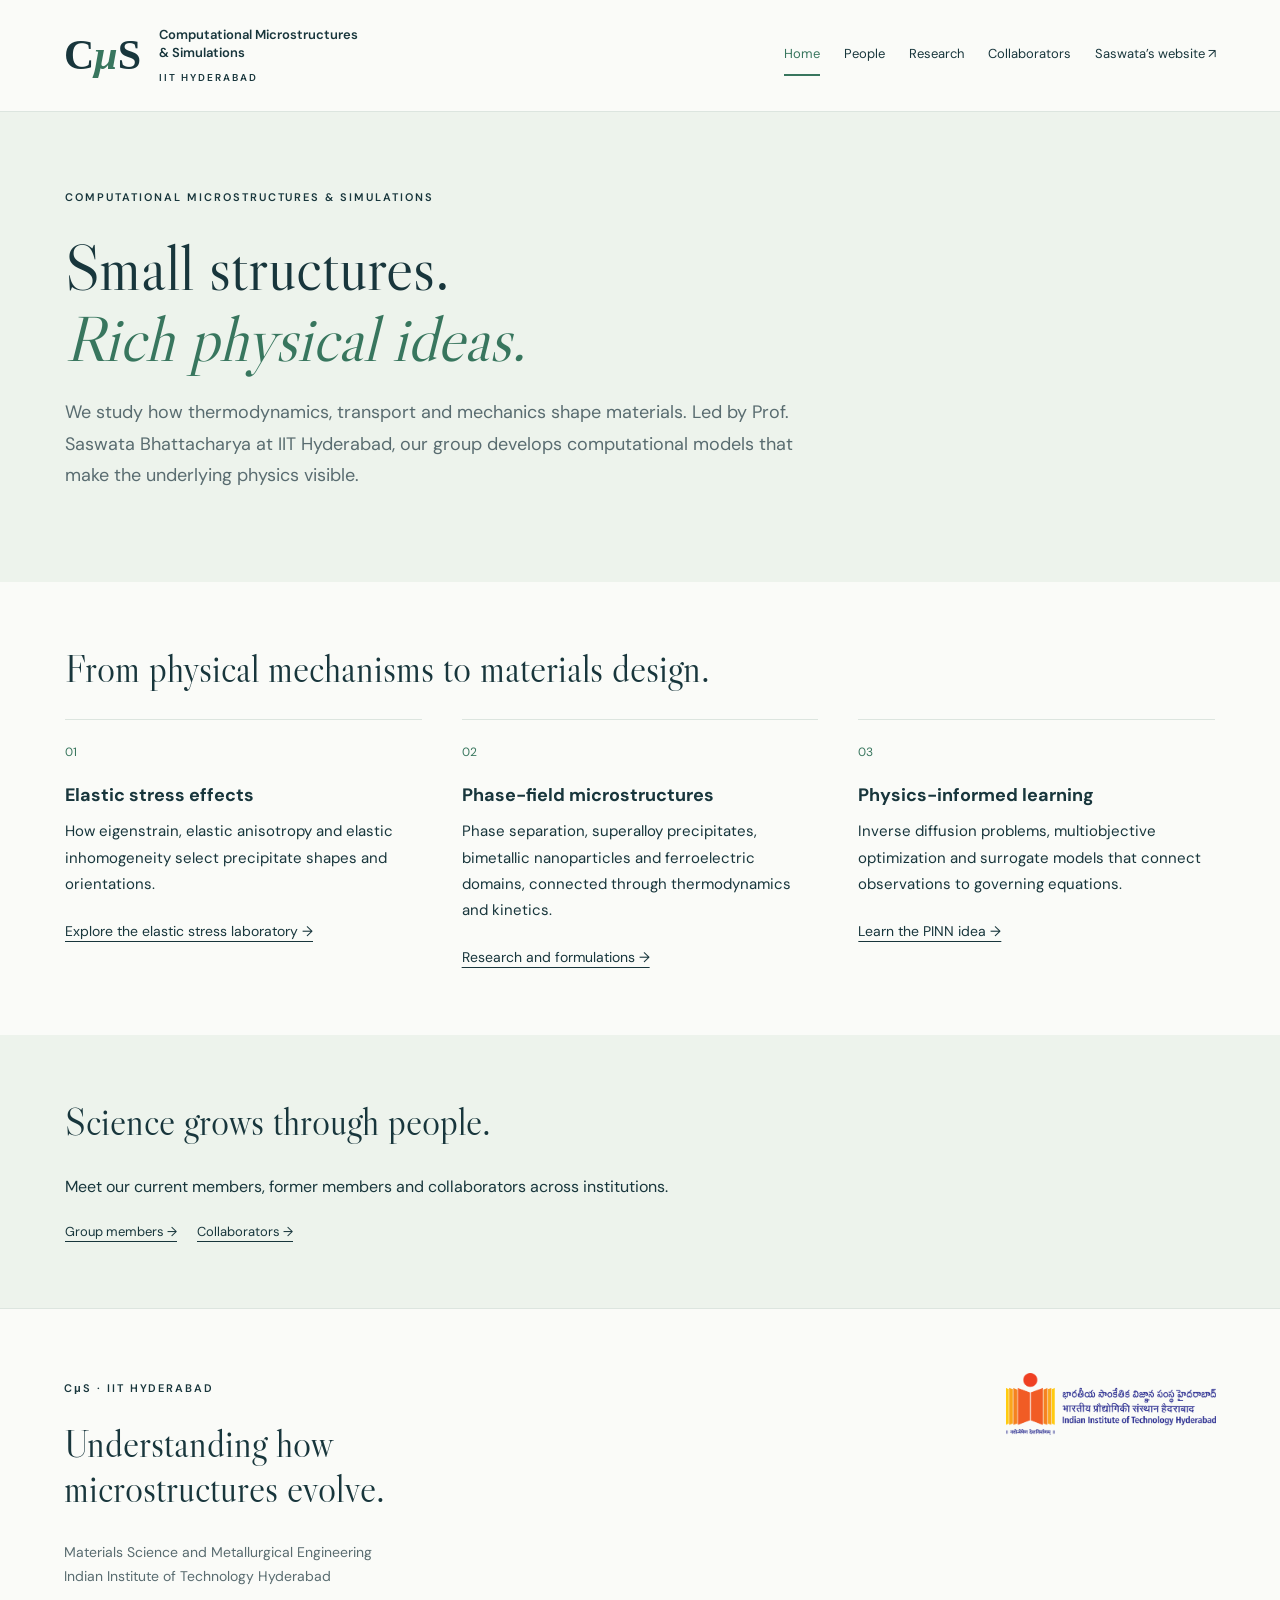
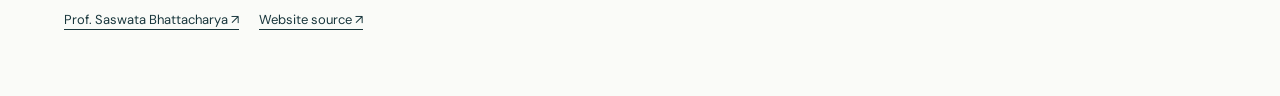
==== index.html @ 221d3b62 "Create independent CμS group website" ====
<!doctype html><html lang="en"><head><meta charset="utf-8"><meta name="viewport" content="width=device-width, initial-scale=1"><title>Computational Microstructures & Simulations · CμS · IIT Hyderabad</title><meta name="description" content="Computational Microstructures and Simulations at IIT Hyderabad: phase-field modeling, elasticity, diffusion and physics-informed learning."><link rel="canonical" href="https://cmslab-iith.github.io/"><link rel="stylesheet" href="assets/site.css"><link rel="icon" href="assets/mark.svg"><link rel="preconnect" href="https://fonts.googleapis.com"><link href="https://fonts.googleapis.com/css2?family=DM+Sans:wght@400;500;600;700&family=Libre+Caslon+Display&display=swap" rel="stylesheet"></head><body><a class="skip" href="#main">Skip to content</a><header><a class="identity" href="index.html"><span class="mark" aria-label="C mu S">C<span>μ</span>S</span><span>Computational Microstructures<br>&amp; Simulations<small>IIT HYDERABAD</small></span></a><nav aria-label="Main navigation"><a href="index.html" aria-current="page">Home</a><a href="people.html">People</a><a href="research.html">Research</a><a href="collaborators.html">Collaborators</a><a href="https://saswataiith.github.io/">Saswata’s website ↗</a></nav></header><main id="main"><section class="heading"><span class="eyebrow">COMPUTATIONAL MICROSTRUCTURES & SIMULATIONS</span><h1>Small structures.<br><em>Rich physical ideas.</em></h1><p>We study how thermodynamics, transport and mechanics shape materials. Led by Prof. Saswata Bhattacharya at IIT Hyderabad, our group develops computational models that make the underlying physics visible.</p></section><section><h2>From physical mechanisms to materials design.</h2><div class="topics"><article><span class="number">01</span><h3>Elastic stress effects</h3><p>How eigenstrain, elastic anisotropy and elastic inhomogeneity select precipitate shapes and orientations.</p><a href="https://saswataiith.github.io/research/elastic-lab/">Explore the elastic stress laboratory →</a></article><article><span class="number">02</span><h3>Phase-field microstructures</h3><p>Phase separation, superalloy precipitates, bimetallic nanoparticles and ferroelectric domains, connected through thermodynamics and kinetics.</p><a href="https://saswataiith.github.io/research/">Research and formulations →</a></article><article><span class="number">03</span><h3>Physics-informed learning</h3><p>Inverse diffusion problems, multiobjective optimization and surrogate models that connect observations to governing equations.</p><a href="https://saswataiith.github.io/resources/pinns/">Learn the PINN idea →</a></article></div></section><section class="tinted"><h2>Science grows through people.</h2><p>Meet our current members, former members and collaborators across institutions.</p><div class="profile-links"><a href="people.html">Group members →</a><a href="collaborators.html">Collaborators →</a></div></section></main><footer><div><span class="eyebrow">CμS · IIT HYDERABAD</span><h2>Understanding how<br>microstructures evolve.</h2><p>Materials Science and Metallurgical Engineering<br>Indian Institute of Technology Hyderabad</p><div class="profile-links"><a href="https://saswataiith.github.io/">Prof. Saswata Bhattacharya ↗</a><a href="https://github.com/CMSLAB-IITH/cmslab-iith.github.io">Website source ↗</a></div></div><a href="https://iith.ac.in/"><img class="institute-logo" src="assets/images/iith-logo.png" alt="IIT Hyderabad" width="240"></a></footer></body></html>
---- assets/site.css ----
:root{--ink:#18363c;--muted:#596c70;--green:#38765e;--line:#dce5df;--paper:#fafbf8}*{box-sizing:border-box}html{scroll-behavior:smooth}body{margin:0;background:var(--paper);color:var(--ink);font:16px/1.75 'DM Sans',sans-serif}a{color:inherit;text-underline-offset:5px}a:hover{color:var(--green)}header{display:flex;justify-content:space-between;align-items:center;gap:30px;padding:26px 5%;border-bottom:1px solid var(--line)}.identity{display:flex;align-items:center;gap:18px;text-decoration:none;font-size:13px;line-height:1.4;font-weight:600}.identity small{display:block;font-size:10px;letter-spacing:.2em;margin-top:8px}.mark{font-family:Georgia,serif;font-size:42px;white-space:nowrap}.mark span{color:var(--green);font-style:italic}nav{display:flex;gap:24px;flex-wrap:wrap;font-size:13px}nav a{text-decoration:none;padding:8px 0}nav [aria-current]{border-bottom:2px solid var(--green);color:var(--green)}section{padding:64px max(5%,calc((100% - 1150px)/2))}.heading,.tinted{background:#edf3ec}.heading{padding-top:70px;padding-bottom:70px}.eyebrow{font-size:11px;font-weight:600;letter-spacing:.18em}.heading h1{font-family:'Libre Caslon Display',Georgia,serif;font-size:clamp(42px,5vw,72px);line-height:1.12;font-weight:400;margin:22px 0}.heading p{max-width:740px;font-size:18px;color:var(--muted)}h1 em{font-weight:400;color:var(--green)}h2{font:400 38px/1.2 'Libre Caslon Display',Georgia,serif;margin:0 0 28px}h3{font-size:18px;line-height:1.4;margin:0 0 8px}p{margin:10px 0 20px}.people{display:grid;grid-template-columns:repeat(2,minmax(0,1fr));gap:32px 42px}.person{display:grid;grid-template-columns:64px minmax(0,1fr);gap:20px;padding:0 0 28px;border-bottom:1px solid var(--line)}.person img,.initials{display:block;width:64px;height:72px;object-fit:contain;background:#e6eee7;border-radius:3px}.initials{display:grid;place-items:center;font:24px Georgia,serif;color:var(--green)}.person p{font-size:14px;line-height:1.65}.person .affiliation{color:var(--muted)}.works{list-style:none;padding:0;font-size:13px}.works li{margin:15px 0}.works small{display:block;text-transform:uppercase;font-size:10px;letter-spacing:.05em;color:var(--muted)}.profile-links{display:flex;gap:10px 20px;flex-wrap:wrap;font-size:13px}.collaborators .person{padding-bottom:22px}.topics{display:grid;grid-template-columns:repeat(3,minmax(0,1fr));gap:40px}.topics article{border-top:1px solid var(--line);padding-top:22px}.topics p{font-size:15px}.topics a{font-size:14px}.number{color:var(--green);font-size:12px;display:block;margin-bottom:20px}footer{padding:64px 5%;display:flex;justify-content:space-between;gap:32px;border-top:1px solid var(--line)}footer p{font-size:14px;color:var(--muted)}footer h2{margin-top:20px}.institute-logo{width:210px;height:auto}.skip{position:absolute;top:-100px;background:white;padding:10px}.skip:focus{top:0}a:focus-visible{outline:2px solid var(--green);outline-offset:5px}@media(max-width:900px){header{align-items:flex-start;flex-direction:column;gap:15px}.topics{grid-template-columns:1fr}.people{grid-template-columns:1fr}nav{gap:18px}}@media(max-width:500px){section{padding:42px 22px}.heading{padding:48px 22px}.heading p{font-size:16px}.person{gap:14px;grid-template-columns:56px minmax(0,1fr)}.person img,.initials{width:56px;height:64px}.person h3{font-size:17px}footer{flex-direction:column;padding:42px 22px}h2{font-size:32px}nav{gap:12px;font-size:12px}.identity{font-size:12px}}
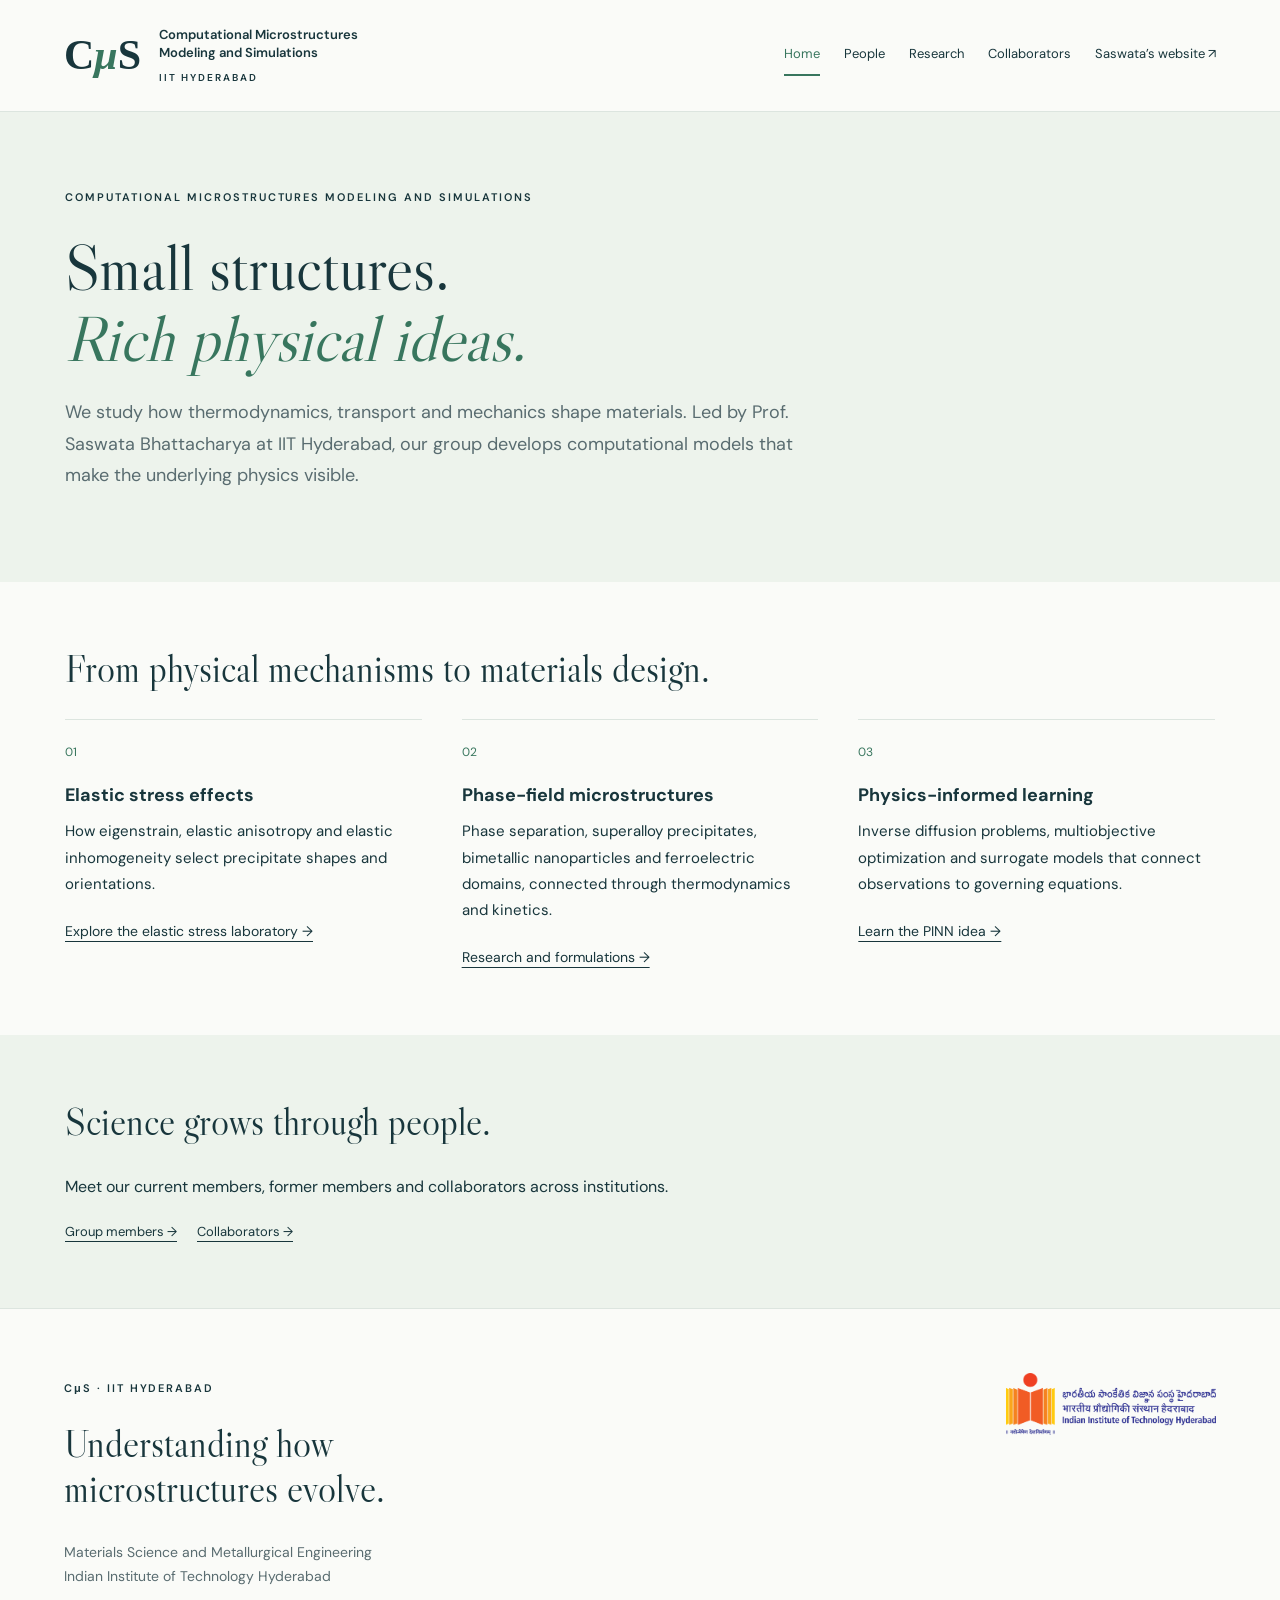
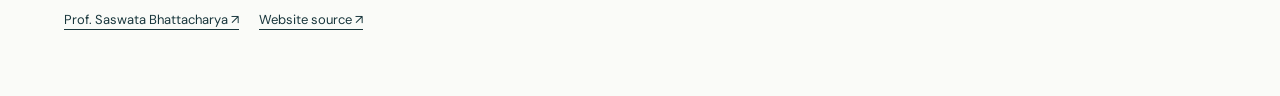
==== commit 400a1140: "Refine group name and describe all research collaborations" ====
--- a/index.html
+++ b/index.html
@@ -1 +1 @@
-<!doctype html><html lang="en"><head><meta charset="utf-8"><meta name="viewport" content="width=device-width, initial-scale=1"><title>Computational Microstructures & Simulations · CμS · IIT Hyderabad</title><meta name="description" content="Computational Microstructures and Simulations at IIT Hyderabad: phase-field modeling, elasticity, diffusion and physics-informed learning."><link rel="canonical" href="https://cmslab-iith.github.io/"><link rel="stylesheet" href="assets/site.css"><link rel="icon" href="assets/mark.svg"><link rel="preconnect" href="https://fonts.googleapis.com"><link href="https://fonts.googleapis.com/css2?family=DM+Sans:wght@400;500;600;700&family=Libre+Caslon+Display&display=swap" rel="stylesheet"></head><body><a class="skip" href="#main">Skip to content</a><header><a class="identity" href="index.html"><span class="mark" aria-label="C mu S">C<span>μ</span>S</span><span>Computational Microstructures<br>&amp; Simulations<small>IIT HYDERABAD</small></span></a><nav aria-label="Main navigation"><a href="index.html" aria-current="page">Home</a><a href="people.html">People</a><a href="research.html">Research</a><a href="collaborators.html">Collaborators</a><a href="https://saswataiith.github.io/">Saswata’s website ↗</a></nav></header><main id="main"><section class="heading"><span class="eyebrow">COMPUTATIONAL MICROSTRUCTURES & SIMULATIONS</span><h1>Small structures.<br><em>Rich physical ideas.</em></h1><p>We study how thermodynamics, transport and mechanics shape materials. Led by Prof. Saswata Bhattacharya at IIT Hyderabad, our group develops computational models that make the underlying physics visible.</p></section><section><h2>From physical mechanisms to materials design.</h2><div class="topics"><article><span class="number">01</span><h3>Elastic stress effects</h3><p>How eigenstrain, elastic anisotropy and elastic inhomogeneity select precipitate shapes and orientations.</p><a href="https://saswataiith.github.io/research/elastic-lab/">Explore the elastic stress laboratory →</a></article><article><span class="number">02</span><h3>Phase-field microstructures</h3><p>Phase separation, superalloy precipitates, bimetallic nanoparticles and ferroelectric domains, connected through thermodynamics and kinetics.</p><a href="https://saswataiith.github.io/research/">Research and formulations →</a></article><article><span class="number">03</span><h3>Physics-informed learning</h3><p>Inverse diffusion problems, multiobjective optimization and surrogate models that connect observations to governing equations.</p><a href="https://saswataiith.github.io/resources/pinns/">Learn the PINN idea →</a></article></div></section><section class="tinted"><h2>Science grows through people.</h2><p>Meet our current members, former members and collaborators across institutions.</p><div class="profile-links"><a href="people.html">Group members →</a><a href="collaborators.html">Collaborators →</a></div></section></main><footer><div><span class="eyebrow">CμS · IIT HYDERABAD</span><h2>Understanding how<br>microstructures evolve.</h2><p>Materials Science and Metallurgical Engineering<br>Indian Institute of Technology Hyderabad</p><div class="profile-links"><a href="https://saswataiith.github.io/">Prof. Saswata Bhattacharya ↗</a><a href="https://github.com/CMSLAB-IITH/cmslab-iith.github.io">Website source ↗</a></div></div><a href="https://iith.ac.in/"><img class="institute-logo" src="assets/images/iith-logo.png" alt="IIT Hyderabad" width="240"></a></footer></body></html>+<!doctype html><html lang="en"><head><meta charset="utf-8"><meta name="viewport" content="width=device-width, initial-scale=1"><title>Computational Microstructures Modeling and Simulations · CμS · IIT Hyderabad</title><meta name="description" content="Computational Microstructures Modeling and Simulations at IIT Hyderabad: phase-field modeling, elasticity, diffusion and physics-informed learning."><link rel="canonical" href="https://cmslab-iith.github.io/"><link rel="stylesheet" href="assets/site.css"><link rel="icon" href="assets/mark.svg"><link rel="preconnect" href="https://fonts.googleapis.com"><link href="https://fonts.googleapis.com/css2?family=DM+Sans:wght@400;500;600;700&family=Libre+Caslon+Display&display=swap" rel="stylesheet"></head><body><a class="skip" href="#main">Skip to content</a><header><a class="identity" href="index.html"><span class="mark" aria-label="C mu S">C<span>μ</span>S</span><span>Computational Microstructures<br>Modeling and Simulations<small>IIT HYDERABAD</small></span></a><nav aria-label="Main navigation"><a href="index.html" aria-current="page">Home</a><a href="people.html">People</a><a href="research.html">Research</a><a href="collaborators.html">Collaborators</a><a href="https://saswataiith.github.io/">Saswata’s website ↗</a></nav></header><main id="main"><section class="heading"><span class="eyebrow">COMPUTATIONAL MICROSTRUCTURES MODELING AND SIMULATIONS</span><h1>Small structures.<br><em>Rich physical ideas.</em></h1><p>We study how thermodynamics, transport and mechanics shape materials. Led by Prof. Saswata Bhattacharya at IIT Hyderabad, our group develops computational models that make the underlying physics visible.</p></section><section><h2>From physical mechanisms to materials design.</h2><div class="topics"><article><span class="number">01</span><h3>Elastic stress effects</h3><p>How eigenstrain, elastic anisotropy and elastic inhomogeneity select precipitate shapes and orientations.</p><a href="https://saswataiith.github.io/research/elastic-lab/">Explore the elastic stress laboratory →</a></article><article><span class="number">02</span><h3>Phase-field microstructures</h3><p>Phase separation, superalloy precipitates, bimetallic nanoparticles and ferroelectric domains, connected through thermodynamics and kinetics.</p><a href="https://saswataiith.github.io/research/">Research and formulations →</a></article><article><span class="number">03</span><h3>Physics-informed learning</h3><p>Inverse diffusion problems, multiobjective optimization and surrogate models that connect observations to governing equations.</p><a href="https://saswataiith.github.io/resources/pinns/">Learn the PINN idea →</a></article></div></section><section class="tinted"><h2>Science grows through people.</h2><p>Meet our current members, former members and collaborators across institutions.</p><div class="profile-links"><a href="people.html">Group members →</a><a href="collaborators.html">Collaborators →</a></div></section></main><footer><div><span class="eyebrow">CμS · IIT HYDERABAD</span><h2>Understanding how<br>microstructures evolve.</h2><p>Materials Science and Metallurgical Engineering<br>Indian Institute of Technology Hyderabad</p><div class="profile-links"><a href="https://saswataiith.github.io/">Prof. Saswata Bhattacharya ↗</a><a href="https://github.com/CMSLAB-IITH/cmslab-iith.github.io">Website source ↗</a></div></div><a href="https://iith.ac.in/"><img class="institute-logo" src="assets/images/iith-logo.png" alt="IIT Hyderabad" width="240"></a></footer></body></html>
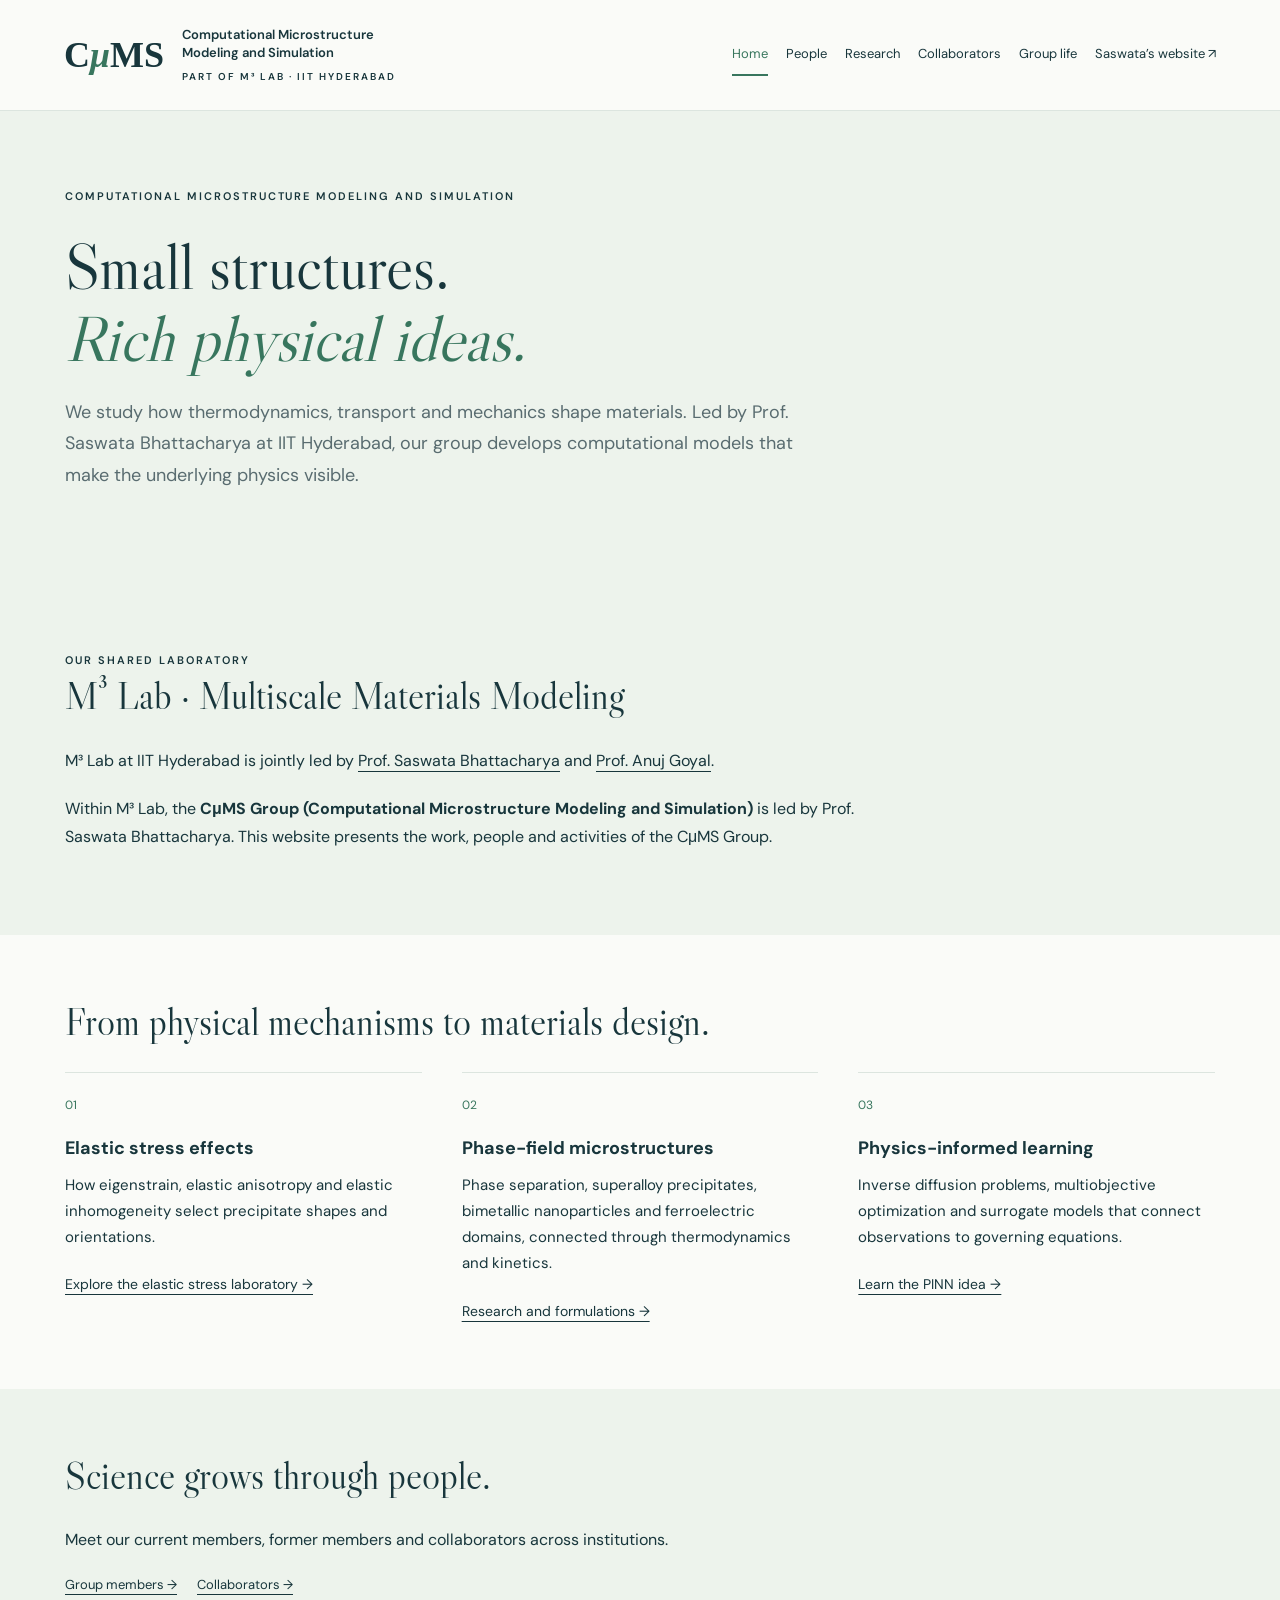
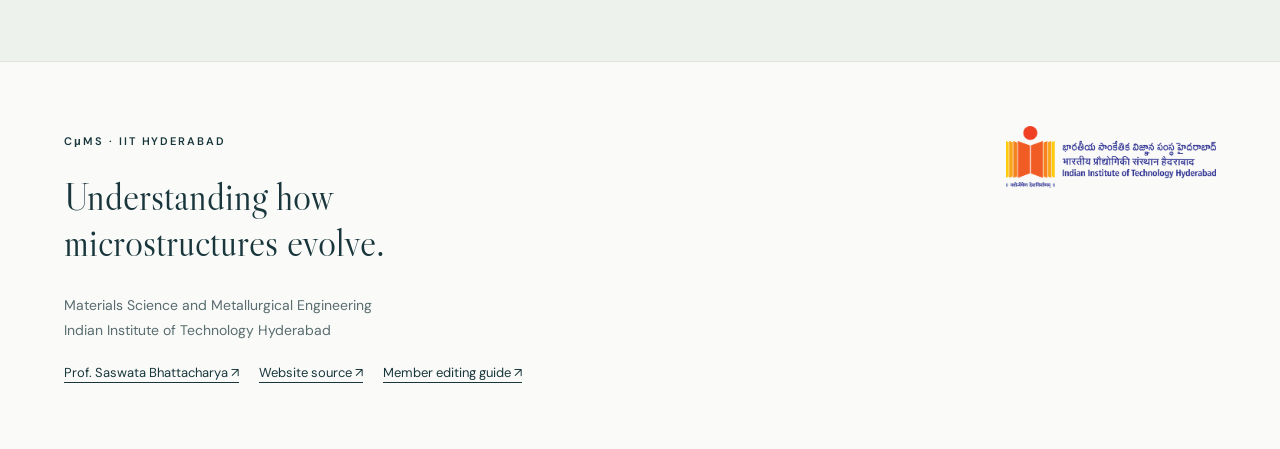
==== commit 0cbefe27: "Clarify M3 lab hierarchy and enable member contributions with automatic publishing" ====
--- a/index.html
+++ b/index.html
@@ -1 +1 @@
-<!doctype html><html lang="en"><head><meta charset="utf-8"><meta name="viewport" content="width=device-width, initial-scale=1"><title>Computational Microstructures Modeling and Simulations · CμS · IIT Hyderabad</title><meta name="description" content="Computational Microstructures Modeling and Simulations at IIT Hyderabad: phase-field modeling, elasticity, diffusion and physics-informed learning."><link rel="canonical" href="https://cmslab-iith.github.io/"><link rel="stylesheet" href="assets/site.css"><link rel="icon" href="assets/mark.svg"><link rel="preconnect" href="https://fonts.googleapis.com"><link href="https://fonts.googleapis.com/css2?family=DM+Sans:wght@400;500;600;700&family=Libre+Caslon+Display&display=swap" rel="stylesheet"></head><body><a class="skip" href="#main">Skip to content</a><header><a class="identity" href="index.html"><span class="mark" aria-label="C mu S">C<span>μ</span>S</span><span>Computational Microstructures<br>Modeling and Simulations<small>IIT HYDERABAD</small></span></a><nav aria-label="Main navigation"><a href="index.html" aria-current="page">Home</a><a href="people.html">People</a><a href="research.html">Research</a><a href="collaborators.html">Collaborators</a><a href="https://saswataiith.github.io/">Saswata’s website ↗</a></nav></header><main id="main"><section class="heading"><span class="eyebrow">COMPUTATIONAL MICROSTRUCTURES MODELING AND SIMULATIONS</span><h1>Small structures.<br><em>Rich physical ideas.</em></h1><p>We study how thermodynamics, transport and mechanics shape materials. Led by Prof. Saswata Bhattacharya at IIT Hyderabad, our group develops computational models that make the underlying physics visible.</p></section><section><h2>From physical mechanisms to materials design.</h2><div class="topics"><article><span class="number">01</span><h3>Elastic stress effects</h3><p>How eigenstrain, elastic anisotropy and elastic inhomogeneity select precipitate shapes and orientations.</p><a href="https://saswataiith.github.io/research/elastic-lab/">Explore the elastic stress laboratory →</a></article><article><span class="number">02</span><h3>Phase-field microstructures</h3><p>Phase separation, superalloy precipitates, bimetallic nanoparticles and ferroelectric domains, connected through thermodynamics and kinetics.</p><a href="https://saswataiith.github.io/research/">Research and formulations →</a></article><article><span class="number">03</span><h3>Physics-informed learning</h3><p>Inverse diffusion problems, multiobjective optimization and surrogate models that connect observations to governing equations.</p><a href="https://saswataiith.github.io/resources/pinns/">Learn the PINN idea →</a></article></div></section><section class="tinted"><h2>Science grows through people.</h2><p>Meet our current members, former members and collaborators across institutions.</p><div class="profile-links"><a href="people.html">Group members →</a><a href="collaborators.html">Collaborators →</a></div></section></main><footer><div><span class="eyebrow">CμS · IIT HYDERABAD</span><h2>Understanding how<br>microstructures evolve.</h2><p>Materials Science and Metallurgical Engineering<br>Indian Institute of Technology Hyderabad</p><div class="profile-links"><a href="https://saswataiith.github.io/">Prof. Saswata Bhattacharya ↗</a><a href="https://github.com/CMSLAB-IITH/cmslab-iith.github.io">Website source ↗</a></div></div><a href="https://iith.ac.in/"><img class="institute-logo" src="assets/images/iith-logo.png" alt="IIT Hyderabad" width="240"></a></footer></body></html>+<!doctype html><html lang="en"><head><meta charset="utf-8"><meta name="viewport" content="width=device-width, initial-scale=1"><title>Computational Microstructure Modeling and Simulation · CμMS · IIT Hyderabad</title><meta name="description" content="Computational Microstructure Modeling and Simulation at IIT Hyderabad: phase-field modeling, elasticity, diffusion and physics-informed learning."><link rel="canonical" href="https://cmslab-iith.github.io/"><link rel="stylesheet" href="assets/site.css"><link rel="icon" href="assets/mark.svg"><link rel="preconnect" href="https://fonts.googleapis.com"><link href="https://fonts.googleapis.com/css2?family=DM+Sans:wght@400;500;600;700&family=Libre+Caslon+Display&display=swap" rel="stylesheet"></head><body><a class="skip" href="#main">Skip to content</a><header><a class="identity" href="index.html"><span class="mark" aria-label="C mu M S">C<span>μ</span>MS</span><span>Computational Microstructure<br>Modeling and Simulation<small>PART OF M³ LAB · IIT HYDERABAD</small></span></a><nav aria-label="Main navigation"><a href="index.html" aria-current="page">Home</a><a href="people.html">People</a><a href="research.html">Research</a><a href="collaborators.html">Collaborators</a><a href="group-life.html">Group life</a><a href="https://saswataiith.github.io/">Saswata’s website ↗</a></nav></header><main id="main"><section class="heading"><span class="eyebrow">COMPUTATIONAL MICROSTRUCTURE MODELING AND SIMULATION</span><h1>Small structures.<br><em>Rich physical ideas.</em></h1><p>We study how thermodynamics, transport and mechanics shape materials. Led by Prof. Saswata Bhattacharya at IIT Hyderabad, our group develops computational models that make the underlying physics visible.</p></section><section class="tinted lab-context"><span class="eyebrow">OUR SHARED LABORATORY</span><h2>M³ Lab · Multiscale Materials Modeling</h2><p>M³ Lab at IIT Hyderabad is jointly led by <a href="https://saswataiith.github.io/">Prof. Saswata Bhattacharya</a> and <a href="https://iith.ac.in/msme/anujgoyal/">Prof. Anuj Goyal</a>.</p><p>Within M³ Lab, the <strong>CμMS Group (Computational Microstructure Modeling and Simulation)</strong> is led by Prof. Saswata Bhattacharya. This website presents the work, people and activities of the CμMS Group.</p></section><section><h2>From physical mechanisms to materials design.</h2><div class="topics"><article><span class="number">01</span><h3>Elastic stress effects</h3><p>How eigenstrain, elastic anisotropy and elastic inhomogeneity select precipitate shapes and orientations.</p><a href="https://saswataiith.github.io/research/elastic-lab/">Explore the elastic stress laboratory →</a></article><article><span class="number">02</span><h3>Phase-field microstructures</h3><p>Phase separation, superalloy precipitates, bimetallic nanoparticles and ferroelectric domains, connected through thermodynamics and kinetics.</p><a href="https://saswataiith.github.io/research/">Research and formulations →</a></article><article><span class="number">03</span><h3>Physics-informed learning</h3><p>Inverse diffusion problems, multiobjective optimization and surrogate models that connect observations to governing equations.</p><a href="https://saswataiith.github.io/resources/pinns/">Learn the PINN idea →</a></article></div></section><section class="tinted"><h2>Science grows through people.</h2><p>Meet our current members, former members and collaborators across institutions.</p><div class="profile-links"><a href="people.html">Group members →</a><a href="collaborators.html">Collaborators →</a></div></section></main><footer><div><span class="eyebrow">CμMS · IIT HYDERABAD</span><h2>Understanding how<br>microstructures evolve.</h2><p>Materials Science and Metallurgical Engineering<br>Indian Institute of Technology Hyderabad</p><div class="profile-links"><a href="https://saswataiith.github.io/">Prof. Saswata Bhattacharya ↗</a><a href="https://github.com/CMSLAB-IITH/cmslab-iith.github.io">Website source ↗</a><a href="https://github.com/CMSLAB-IITH/cmslab-iith.github.io/blob/main/CONTRIBUTING.md">Member editing guide ↗</a></div></div><a href="https://iith.ac.in/"><img class="institute-logo" src="assets/images/iith-logo.png" alt="IIT Hyderabad" width="240"></a></footer></body></html>
--- a/assets/site.css
+++ b/assets/site.css
@@ -1 +1,3 @@
 :root{--ink:#18363c;--muted:#596c70;--green:#38765e;--line:#dce5df;--paper:#fafbf8}*{box-sizing:border-box}html{scroll-behavior:smooth}body{margin:0;background:var(--paper);color:var(--ink);font:16px/1.75 'DM Sans',sans-serif}a{color:inherit;text-underline-offset:5px}a:hover{color:var(--green)}header{display:flex;justify-content:space-between;align-items:center;gap:30px;padding:26px 5%;border-bottom:1px solid var(--line)}.identity{display:flex;align-items:center;gap:18px;text-decoration:none;font-size:13px;line-height:1.4;font-weight:600}.identity small{display:block;font-size:10px;letter-spacing:.2em;margin-top:8px}.mark{font-family:Georgia,serif;font-size:42px;white-space:nowrap}.mark span{color:var(--green);font-style:italic}nav{display:flex;gap:24px;flex-wrap:wrap;font-size:13px}nav a{text-decoration:none;padding:8px 0}nav [aria-current]{border-bottom:2px solid var(--green);color:var(--green)}section{padding:64px max(5%,calc((100% - 1150px)/2))}.heading,.tinted{background:#edf3ec}.heading{padding-top:70px;padding-bottom:70px}.eyebrow{font-size:11px;font-weight:600;letter-spacing:.18em}.heading h1{font-family:'Libre Caslon Display',Georgia,serif;font-size:clamp(42px,5vw,72px);line-height:1.12;font-weight:400;margin:22px 0}.heading p{max-width:740px;font-size:18px;color:var(--muted)}h1 em{font-weight:400;color:var(--green)}h2{font:400 38px/1.2 'Libre Caslon Display',Georgia,serif;margin:0 0 28px}h3{font-size:18px;line-height:1.4;margin:0 0 8px}p{margin:10px 0 20px}.people{display:grid;grid-template-columns:repeat(2,minmax(0,1fr));gap:32px 42px}.person{display:grid;grid-template-columns:64px minmax(0,1fr);gap:20px;padding:0 0 28px;border-bottom:1px solid var(--line)}.person img,.initials{display:block;width:64px;height:72px;object-fit:contain;background:#e6eee7;border-radius:3px}.initials{display:grid;place-items:center;font:24px Georgia,serif;color:var(--green)}.person p{font-size:14px;line-height:1.65}.person .affiliation{color:var(--muted)}.works{list-style:none;padding:0;font-size:13px}.works li{margin:15px 0}.works small{display:block;text-transform:uppercase;font-size:10px;letter-spacing:.05em;color:var(--muted)}.profile-links{display:flex;gap:10px 20px;flex-wrap:wrap;font-size:13px}.collaborators .person{padding-bottom:22px}.topics{display:grid;grid-template-columns:repeat(3,minmax(0,1fr));gap:40px}.topics article{border-top:1px solid var(--line);padding-top:22px}.topics p{font-size:15px}.topics a{font-size:14px}.number{color:var(--green);font-size:12px;display:block;margin-bottom:20px}footer{padding:64px 5%;display:flex;justify-content:space-between;gap:32px;border-top:1px solid var(--line)}footer p{font-size:14px;color:var(--muted)}footer h2{margin-top:20px}.institute-logo{width:210px;height:auto}.skip{position:absolute;top:-100px;background:white;padding:10px}.skip:focus{top:0}a:focus-visible{outline:2px solid var(--green);outline-offset:5px}@media(max-width:900px){header{align-items:flex-start;flex-direction:column;gap:15px}.topics{grid-template-columns:1fr}.people{grid-template-columns:1fr}nav{gap:18px}}@media(max-width:500px){section{padding:42px 22px}.heading{padding:48px 22px}.heading p{font-size:16px}.person{gap:14px;grid-template-columns:56px minmax(0,1fr)}.person img,.initials{width:56px;height:64px}.person h3{font-size:17px}footer{flex-direction:column;padding:42px 22px}h2{font-size:32px}nav{gap:12px;font-size:12px}.identity{font-size:12px}}
+
+.lab-context p{max-width:850px}.activity{max-width:850px;border-top:1px solid var(--line);padding:28px 0}.activity img{display:block;max-width:100%;max-height:620px;object-fit:contain;margin:20px 0}.activity small{color:var(--muted)}.mark{font-size:36px}header{flex-wrap:wrap}nav{gap:18px}
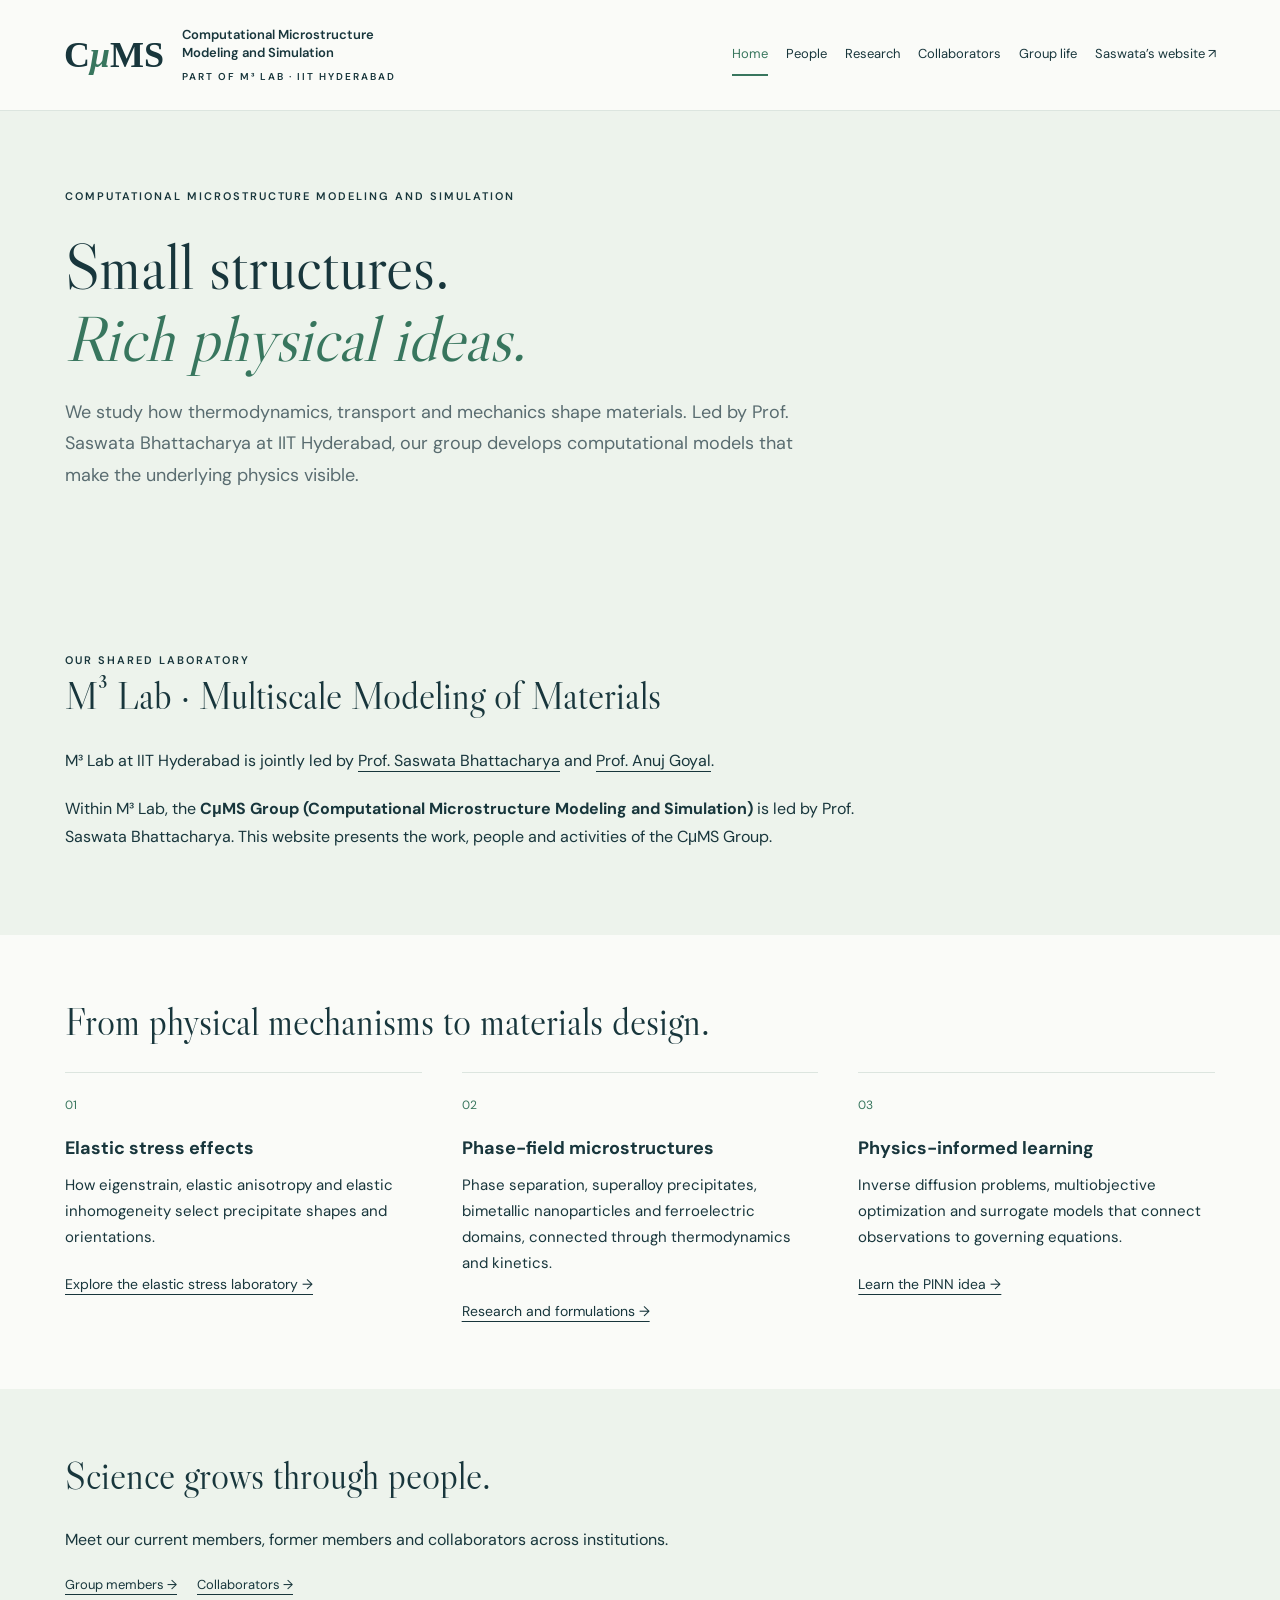
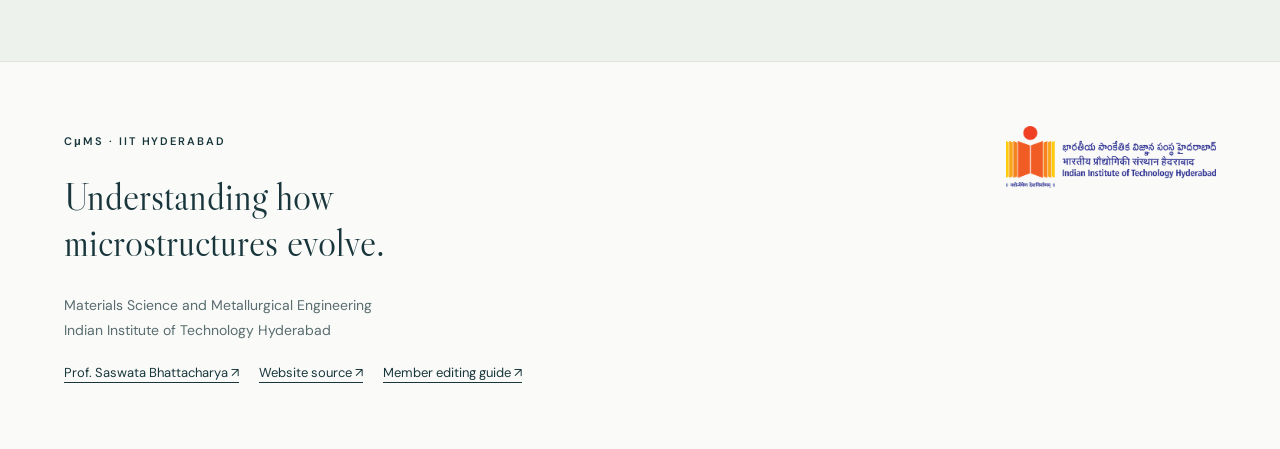
==== commit 77ea499d: "Use Multiscale Modeling of Materials as M3 Lab name" ====
--- a/index.html
+++ b/index.html
@@ -1 +1 @@
-<!doctype html><html lang="en"><head><meta charset="utf-8"><meta name="viewport" content="width=device-width, initial-scale=1"><title>Computational Microstructure Modeling and Simulation · CμMS · IIT Hyderabad</title><meta name="description" content="Computational Microstructure Modeling and Simulation at IIT Hyderabad: phase-field modeling, elasticity, diffusion and physics-informed learning."><link rel="canonical" href="https://cmslab-iith.github.io/"><link rel="stylesheet" href="assets/site.css"><link rel="icon" href="assets/mark.svg"><link rel="preconnect" href="https://fonts.googleapis.com"><link href="https://fonts.googleapis.com/css2?family=DM+Sans:wght@400;500;600;700&family=Libre+Caslon+Display&display=swap" rel="stylesheet"></head><body><a class="skip" href="#main">Skip to content</a><header><a class="identity" href="index.html"><span class="mark" aria-label="C mu M S">C<span>μ</span>MS</span><span>Computational Microstructure<br>Modeling and Simulation<small>PART OF M³ LAB · IIT HYDERABAD</small></span></a><nav aria-label="Main navigation"><a href="index.html" aria-current="page">Home</a><a href="people.html">People</a><a href="research.html">Research</a><a href="collaborators.html">Collaborators</a><a href="group-life.html">Group life</a><a href="https://saswataiith.github.io/">Saswata’s website ↗</a></nav></header><main id="main"><section class="heading"><span class="eyebrow">COMPUTATIONAL MICROSTRUCTURE MODELING AND SIMULATION</span><h1>Small structures.<br><em>Rich physical ideas.</em></h1><p>We study how thermodynamics, transport and mechanics shape materials. Led by Prof. Saswata Bhattacharya at IIT Hyderabad, our group develops computational models that make the underlying physics visible.</p></section><section class="tinted lab-context"><span class="eyebrow">OUR SHARED LABORATORY</span><h2>M³ Lab · Multiscale Materials Modeling</h2><p>M³ Lab at IIT Hyderabad is jointly led by <a href="https://saswataiith.github.io/">Prof. Saswata Bhattacharya</a> and <a href="https://iith.ac.in/msme/anujgoyal/">Prof. Anuj Goyal</a>.</p><p>Within M³ Lab, the <strong>CμMS Group (Computational Microstructure Modeling and Simulation)</strong> is led by Prof. Saswata Bhattacharya. This website presents the work, people and activities of the CμMS Group.</p></section><section><h2>From physical mechanisms to materials design.</h2><div class="topics"><article><span class="number">01</span><h3>Elastic stress effects</h3><p>How eigenstrain, elastic anisotropy and elastic inhomogeneity select precipitate shapes and orientations.</p><a href="https://saswataiith.github.io/research/elastic-lab/">Explore the elastic stress laboratory →</a></article><article><span class="number">02</span><h3>Phase-field microstructures</h3><p>Phase separation, superalloy precipitates, bimetallic nanoparticles and ferroelectric domains, connected through thermodynamics and kinetics.</p><a href="https://saswataiith.github.io/research/">Research and formulations →</a></article><article><span class="number">03</span><h3>Physics-informed learning</h3><p>Inverse diffusion problems, multiobjective optimization and surrogate models that connect observations to governing equations.</p><a href="https://saswataiith.github.io/resources/pinns/">Learn the PINN idea →</a></article></div></section><section class="tinted"><h2>Science grows through people.</h2><p>Meet our current members, former members and collaborators across institutions.</p><div class="profile-links"><a href="people.html">Group members →</a><a href="collaborators.html">Collaborators →</a></div></section></main><footer><div><span class="eyebrow">CμMS · IIT HYDERABAD</span><h2>Understanding how<br>microstructures evolve.</h2><p>Materials Science and Metallurgical Engineering<br>Indian Institute of Technology Hyderabad</p><div class="profile-links"><a href="https://saswataiith.github.io/">Prof. Saswata Bhattacharya ↗</a><a href="https://github.com/CMSLAB-IITH/cmslab-iith.github.io">Website source ↗</a><a href="https://github.com/CMSLAB-IITH/cmslab-iith.github.io/blob/main/CONTRIBUTING.md">Member editing guide ↗</a></div></div><a href="https://iith.ac.in/"><img class="institute-logo" src="assets/images/iith-logo.png" alt="IIT Hyderabad" width="240"></a></footer></body></html>+<!doctype html><html lang="en"><head><meta charset="utf-8"><meta name="viewport" content="width=device-width, initial-scale=1"><title>Computational Microstructure Modeling and Simulation · CμMS · IIT Hyderabad</title><meta name="description" content="Computational Microstructure Modeling and Simulation at IIT Hyderabad: phase-field modeling, elasticity, diffusion and physics-informed learning."><link rel="canonical" href="https://cmslab-iith.github.io/"><link rel="stylesheet" href="assets/site.css"><link rel="icon" href="assets/mark.svg"><link rel="preconnect" href="https://fonts.googleapis.com"><link href="https://fonts.googleapis.com/css2?family=DM+Sans:wght@400;500;600;700&family=Libre+Caslon+Display&display=swap" rel="stylesheet"></head><body><a class="skip" href="#main">Skip to content</a><header><a class="identity" href="index.html"><span class="mark" aria-label="C mu M S">C<span>μ</span>MS</span><span>Computational Microstructure<br>Modeling and Simulation<small>PART OF M³ LAB · IIT HYDERABAD</small></span></a><nav aria-label="Main navigation"><a href="index.html" aria-current="page">Home</a><a href="people.html">People</a><a href="research.html">Research</a><a href="collaborators.html">Collaborators</a><a href="group-life.html">Group life</a><a href="https://saswataiith.github.io/">Saswata’s website ↗</a></nav></header><main id="main"><section class="heading"><span class="eyebrow">COMPUTATIONAL MICROSTRUCTURE MODELING AND SIMULATION</span><h1>Small structures.<br><em>Rich physical ideas.</em></h1><p>We study how thermodynamics, transport and mechanics shape materials. Led by Prof. Saswata Bhattacharya at IIT Hyderabad, our group develops computational models that make the underlying physics visible.</p></section><section class="tinted lab-context"><span class="eyebrow">OUR SHARED LABORATORY</span><h2>M³ Lab · Multiscale Modeling of Materials</h2><p>M³ Lab at IIT Hyderabad is jointly led by <a href="https://saswataiith.github.io/">Prof. Saswata Bhattacharya</a> and <a href="https://iith.ac.in/msme/anujgoyal/">Prof. Anuj Goyal</a>.</p><p>Within M³ Lab, the <strong>CμMS Group (Computational Microstructure Modeling and Simulation)</strong> is led by Prof. Saswata Bhattacharya. This website presents the work, people and activities of the CμMS Group.</p></section><section><h2>From physical mechanisms to materials design.</h2><div class="topics"><article><span class="number">01</span><h3>Elastic stress effects</h3><p>How eigenstrain, elastic anisotropy and elastic inhomogeneity select precipitate shapes and orientations.</p><a href="https://saswataiith.github.io/research/elastic-lab/">Explore the elastic stress laboratory →</a></article><article><span class="number">02</span><h3>Phase-field microstructures</h3><p>Phase separation, superalloy precipitates, bimetallic nanoparticles and ferroelectric domains, connected through thermodynamics and kinetics.</p><a href="https://saswataiith.github.io/research/">Research and formulations →</a></article><article><span class="number">03</span><h3>Physics-informed learning</h3><p>Inverse diffusion problems, multiobjective optimization and surrogate models that connect observations to governing equations.</p><a href="https://saswataiith.github.io/resources/pinns/">Learn the PINN idea →</a></article></div></section><section class="tinted"><h2>Science grows through people.</h2><p>Meet our current members, former members and collaborators across institutions.</p><div class="profile-links"><a href="people.html">Group members →</a><a href="collaborators.html">Collaborators →</a></div></section></main><footer><div><span class="eyebrow">CμMS · IIT HYDERABAD</span><h2>Understanding how<br>microstructures evolve.</h2><p>Materials Science and Metallurgical Engineering<br>Indian Institute of Technology Hyderabad</p><div class="profile-links"><a href="https://saswataiith.github.io/">Prof. Saswata Bhattacharya ↗</a><a href="https://github.com/CMSLAB-IITH/cmslab-iith.github.io">Website source ↗</a><a href="https://github.com/CMSLAB-IITH/cmslab-iith.github.io/blob/main/CONTRIBUTING.md">Member editing guide ↗</a></div></div><a href="https://iith.ac.in/"><img class="institute-logo" src="assets/images/iith-logo.png" alt="IIT Hyderabad" width="240"></a></footer></body></html>
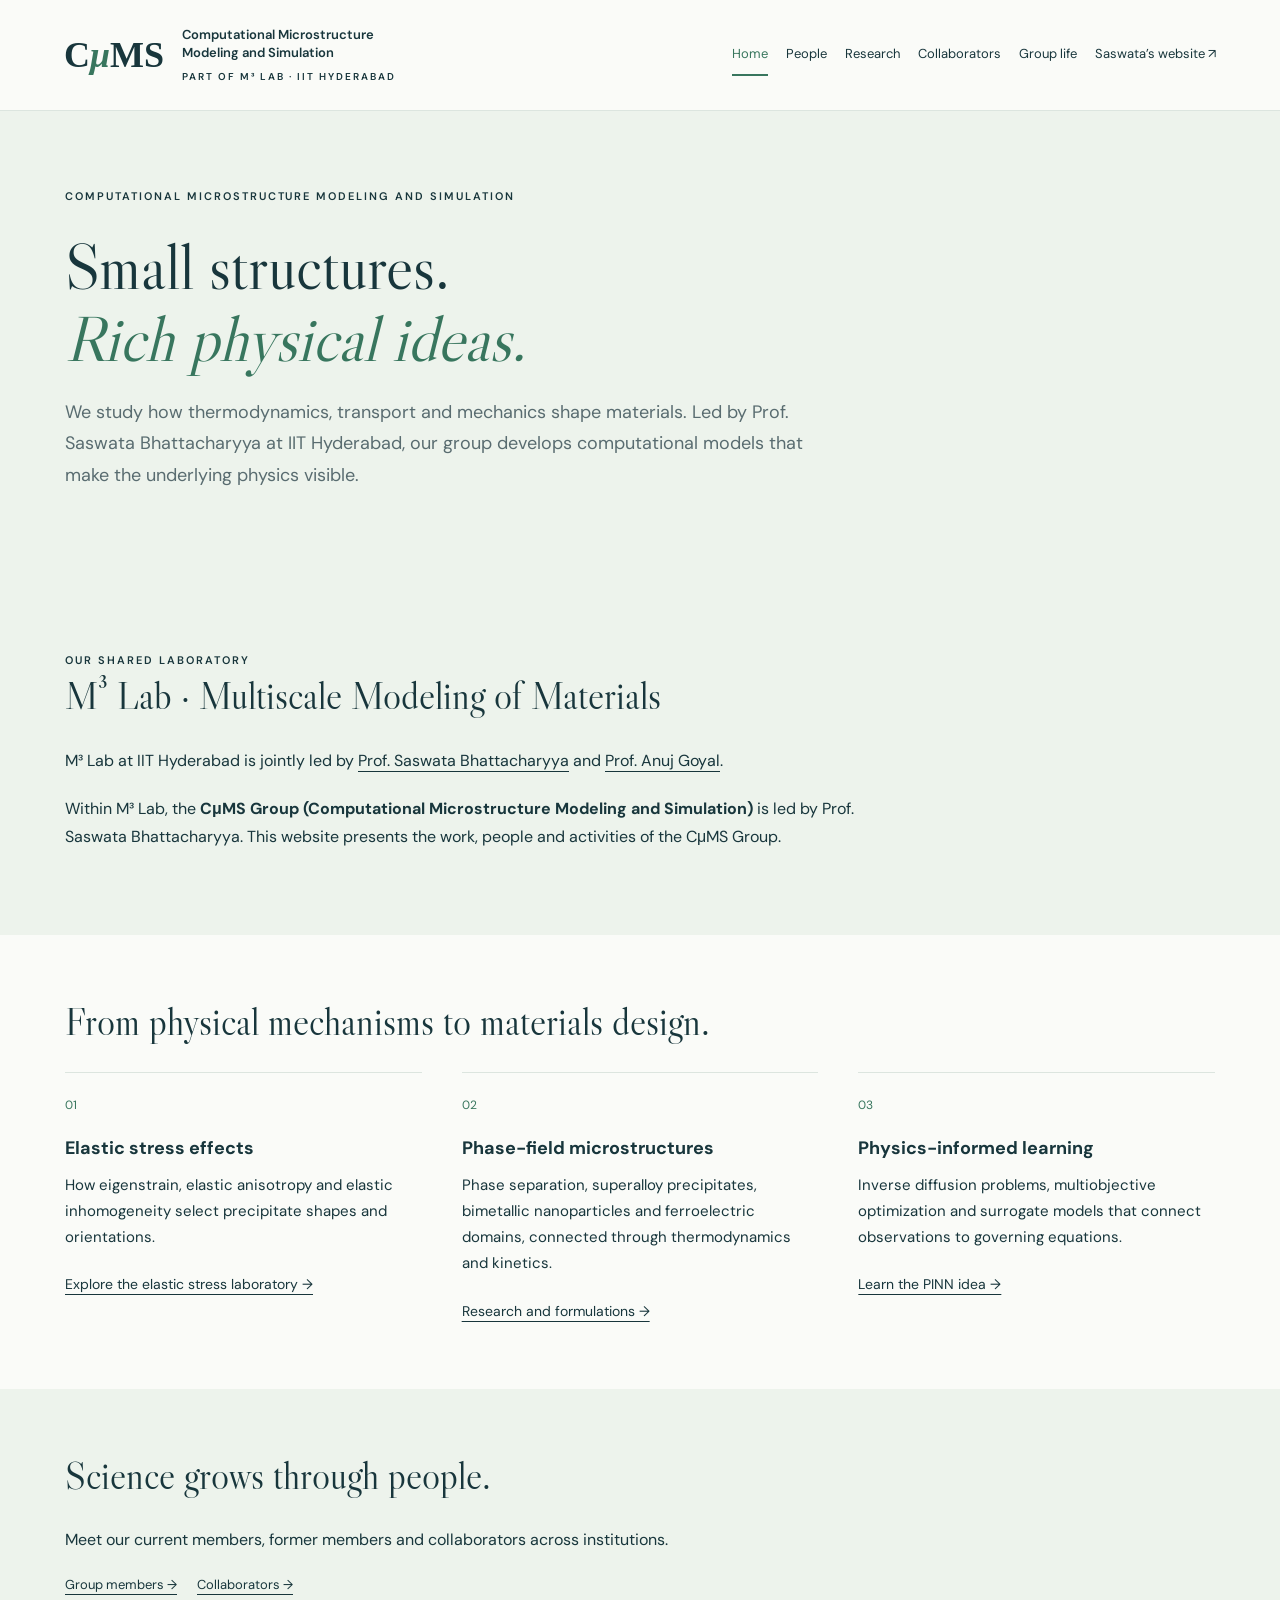
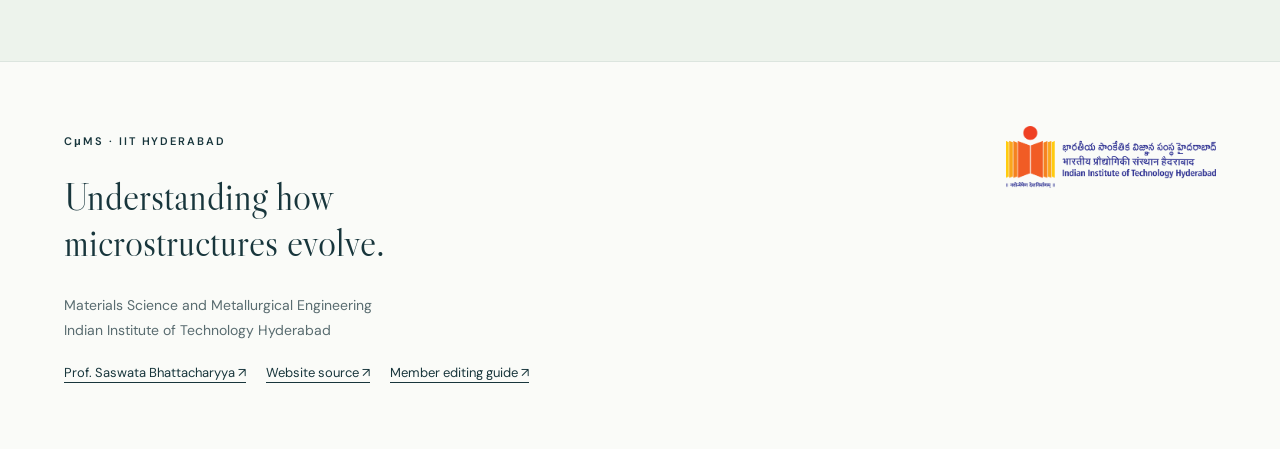
==== commit 787ce47d: "Link academic lineage from personal website" ====
--- a/index.html
+++ b/index.html
@@ -1 +1 @@
-<!doctype html><html lang="en"><head><meta charset="utf-8"><meta name="viewport" content="width=device-width, initial-scale=1"><title>Computational Microstructure Modeling and Simulation · CμMS · IIT Hyderabad</title><meta name="description" content="Computational Microstructure Modeling and Simulation at IIT Hyderabad: phase-field modeling, elasticity, diffusion and physics-informed learning."><link rel="canonical" href="https://cmslab-iith.github.io/"><link rel="stylesheet" href="assets/site.css"><link rel="icon" href="assets/mark.svg"><link rel="preconnect" href="https://fonts.googleapis.com"><link href="https://fonts.googleapis.com/css2?family=DM+Sans:wght@400;500;600;700&family=Libre+Caslon+Display&display=swap" rel="stylesheet"></head><body><a class="skip" href="#main">Skip to content</a><header><a class="identity" href="index.html"><span class="mark" aria-label="C mu M S">C<span>μ</span>MS</span><span>Computational Microstructure<br>Modeling and Simulation<small>PART OF M³ LAB · IIT HYDERABAD</small></span></a><nav aria-label="Main navigation"><a href="index.html" aria-current="page">Home</a><a href="people.html">People</a><a href="research.html">Research</a><a href="collaborators.html">Collaborators</a><a href="group-life.html">Group life</a><a href="https://saswataiith.github.io/">Saswata’s website ↗</a></nav></header><main id="main"><section class="heading"><span class="eyebrow">COMPUTATIONAL MICROSTRUCTURE MODELING AND SIMULATION</span><h1>Small structures.<br><em>Rich physical ideas.</em></h1><p>We study how thermodynamics, transport and mechanics shape materials. Led by Prof. Saswata Bhattacharya at IIT Hyderabad, our group develops computational models that make the underlying physics visible.</p></section><section class="tinted lab-context"><span class="eyebrow">OUR SHARED LABORATORY</span><h2>M³ Lab · Multiscale Modeling of Materials</h2><p>M³ Lab at IIT Hyderabad is jointly led by <a href="https://saswataiith.github.io/">Prof. Saswata Bhattacharya</a> and <a href="https://iith.ac.in/msme/anujgoyal/">Prof. Anuj Goyal</a>.</p><p>Within M³ Lab, the <strong>CμMS Group (Computational Microstructure Modeling and Simulation)</strong> is led by Prof. Saswata Bhattacharya. This website presents the work, people and activities of the CμMS Group.</p></section><section><h2>From physical mechanisms to materials design.</h2><div class="topics"><article><span class="number">01</span><h3>Elastic stress effects</h3><p>How eigenstrain, elastic anisotropy and elastic inhomogeneity select precipitate shapes and orientations.</p><a href="https://saswataiith.github.io/research/elastic-lab/">Explore the elastic stress laboratory →</a></article><article><span class="number">02</span><h3>Phase-field microstructures</h3><p>Phase separation, superalloy precipitates, bimetallic nanoparticles and ferroelectric domains, connected through thermodynamics and kinetics.</p><a href="https://saswataiith.github.io/research/">Research and formulations →</a></article><article><span class="number">03</span><h3>Physics-informed learning</h3><p>Inverse diffusion problems, multiobjective optimization and surrogate models that connect observations to governing equations.</p><a href="https://saswataiith.github.io/resources/pinns/">Learn the PINN idea →</a></article></div></section><section class="tinted"><h2>Science grows through people.</h2><p>Meet our current members, former members and collaborators across institutions.</p><div class="profile-links"><a href="people.html">Group members →</a><a href="collaborators.html">Collaborators →</a></div></section></main><footer><div><span class="eyebrow">CμMS · IIT HYDERABAD</span><h2>Understanding how<br>microstructures evolve.</h2><p>Materials Science and Metallurgical Engineering<br>Indian Institute of Technology Hyderabad</p><div class="profile-links"><a href="https://saswataiith.github.io/">Prof. Saswata Bhattacharya ↗</a><a href="https://github.com/CMSLAB-IITH/cmslab-iith.github.io">Website source ↗</a><a href="https://github.com/CMSLAB-IITH/cmslab-iith.github.io/blob/main/CONTRIBUTING.md">Member editing guide ↗</a></div></div><a href="https://iith.ac.in/"><img class="institute-logo" src="assets/images/iith-logo.png" alt="IIT Hyderabad" width="240"></a></footer></body></html>+<!doctype html><html lang="en"><head><meta charset="utf-8"><meta name="viewport" content="width=device-width, initial-scale=1"><title>Computational Microstructure Modeling and Simulation · CμMS · IIT Hyderabad</title><meta name="description" content="Computational Microstructure Modeling and Simulation at IIT Hyderabad: phase-field modeling, elasticity, diffusion and physics-informed learning."><link rel="canonical" href="https://cmslab-iith.github.io/"><link rel="stylesheet" href="assets/site.css"><link rel="icon" href="assets/mark.svg"><link rel="preconnect" href="https://fonts.googleapis.com"><link href="https://fonts.googleapis.com/css2?family=DM+Sans:wght@400;500;600;700&family=Libre+Caslon+Display&display=swap" rel="stylesheet"></head><body><a class="skip" href="#main">Skip to content</a><header><a class="identity" href="index.html"><span class="mark" aria-label="C mu M S">C<span>μ</span>MS</span><span>Computational Microstructure<br>Modeling and Simulation<small>PART OF M³ LAB · IIT HYDERABAD</small></span></a><nav aria-label="Main navigation"><a href="index.html" aria-current="page">Home</a><a href="people.html">People</a><a href="research.html">Research</a><a href="collaborators.html">Collaborators</a><a href="group-life.html">Group life</a><a href="https://saswataiith.github.io/">Saswata’s website ↗</a></nav></header><main id="main"><section class="heading"><span class="eyebrow">COMPUTATIONAL MICROSTRUCTURE MODELING AND SIMULATION</span><h1>Small structures.<br><em>Rich physical ideas.</em></h1><p>We study how thermodynamics, transport and mechanics shape materials. Led by Prof. Saswata Bhattacharyya at IIT Hyderabad, our group develops computational models that make the underlying physics visible.</p></section><section class="tinted lab-context"><span class="eyebrow">OUR SHARED LABORATORY</span><h2>M³ Lab · Multiscale Modeling of Materials</h2><p>M³ Lab at IIT Hyderabad is jointly led by <a href="https://saswataiith.github.io/">Prof. Saswata Bhattacharyya</a> and <a href="https://iith.ac.in/msme/anujgoyal/">Prof. Anuj Goyal</a>.</p><p>Within M³ Lab, the <strong>CμMS Group (Computational Microstructure Modeling and Simulation)</strong> is led by Prof. Saswata Bhattacharyya. This website presents the work, people and activities of the CμMS Group.</p></section><section><h2>From physical mechanisms to materials design.</h2><div class="topics"><article><span class="number">01</span><h3>Elastic stress effects</h3><p>How eigenstrain, elastic anisotropy and elastic inhomogeneity select precipitate shapes and orientations.</p><a href="https://saswataiith.github.io/research/elastic-lab/">Explore the elastic stress laboratory →</a></article><article><span class="number">02</span><h3>Phase-field microstructures</h3><p>Phase separation, superalloy precipitates, bimetallic nanoparticles and ferroelectric domains, connected through thermodynamics and kinetics.</p><a href="https://saswataiith.github.io/research/">Research and formulations →</a></article><article><span class="number">03</span><h3>Physics-informed learning</h3><p>Inverse diffusion problems, multiobjective optimization and surrogate models that connect observations to governing equations.</p><a href="https://saswataiith.github.io/resources/pinns/">Learn the PINN idea →</a></article></div></section><section class="tinted"><h2>Science grows through people.</h2><p>Meet our current members, former members and collaborators across institutions.</p><div class="profile-links"><a href="people.html">Group members →</a><a href="collaborators.html">Collaborators →</a></div></section></main><footer><div><span class="eyebrow">CμMS · IIT HYDERABAD</span><h2>Understanding how<br>microstructures evolve.</h2><p>Materials Science and Metallurgical Engineering<br>Indian Institute of Technology Hyderabad</p><div class="profile-links"><a href="https://saswataiith.github.io/">Prof. Saswata Bhattacharyya ↗</a><a href="https://github.com/CMSLAB-IITH/cmslab-iith.github.io">Website source ↗</a><a href="https://github.com/CMSLAB-IITH/cmslab-iith.github.io/blob/main/CONTRIBUTING.md">Member editing guide ↗</a></div></div><a href="https://iith.ac.in/"><img class="institute-logo" src="assets/images/iith-logo.png" alt="IIT Hyderabad" width="240"></a></footer></body></html>
--- a/assets/site.css
+++ b/assets/site.css
@@ -1,3 +1,4 @@
 :root{--ink:#18363c;--muted:#596c70;--green:#38765e;--line:#dce5df;--paper:#fafbf8}*{box-sizing:border-box}html{scroll-behavior:smooth}body{margin:0;background:var(--paper);color:var(--ink);font:16px/1.75 'DM Sans',sans-serif}a{color:inherit;text-underline-offset:5px}a:hover{color:var(--green)}header{display:flex;justify-content:space-between;align-items:center;gap:30px;padding:26px 5%;border-bottom:1px solid var(--line)}.identity{display:flex;align-items:center;gap:18px;text-decoration:none;font-size:13px;line-height:1.4;font-weight:600}.identity small{display:block;font-size:10px;letter-spacing:.2em;margin-top:8px}.mark{font-family:Georgia,serif;font-size:42px;white-space:nowrap}.mark span{color:var(--green);font-style:italic}nav{display:flex;gap:24px;flex-wrap:wrap;font-size:13px}nav a{text-decoration:none;padding:8px 0}nav [aria-current]{border-bottom:2px solid var(--green);color:var(--green)}section{padding:64px max(5%,calc((100% - 1150px)/2))}.heading,.tinted{background:#edf3ec}.heading{padding-top:70px;padding-bottom:70px}.eyebrow{font-size:11px;font-weight:600;letter-spacing:.18em}.heading h1{font-family:'Libre Caslon Display',Georgia,serif;font-size:clamp(42px,5vw,72px);line-height:1.12;font-weight:400;margin:22px 0}.heading p{max-width:740px;font-size:18px;color:var(--muted)}h1 em{font-weight:400;color:var(--green)}h2{font:400 38px/1.2 'Libre Caslon Display',Georgia,serif;margin:0 0 28px}h3{font-size:18px;line-height:1.4;margin:0 0 8px}p{margin:10px 0 20px}.people{display:grid;grid-template-columns:repeat(2,minmax(0,1fr));gap:32px 42px}.person{display:grid;grid-template-columns:64px minmax(0,1fr);gap:20px;padding:0 0 28px;border-bottom:1px solid var(--line)}.person img,.initials{display:block;width:64px;height:72px;object-fit:contain;background:#e6eee7;border-radius:3px}.initials{display:grid;place-items:center;font:24px Georgia,serif;color:var(--green)}.person p{font-size:14px;line-height:1.65}.person .affiliation{color:var(--muted)}.works{list-style:none;padding:0;font-size:13px}.works li{margin:15px 0}.works small{display:block;text-transform:uppercase;font-size:10px;letter-spacing:.05em;color:var(--muted)}.profile-links{display:flex;gap:10px 20px;flex-wrap:wrap;font-size:13px}.collaborators .person{padding-bottom:22px}.topics{display:grid;grid-template-columns:repeat(3,minmax(0,1fr));gap:40px}.topics article{border-top:1px solid var(--line);padding-top:22px}.topics p{font-size:15px}.topics a{font-size:14px}.number{color:var(--green);font-size:12px;display:block;margin-bottom:20px}footer{padding:64px 5%;display:flex;justify-content:space-between;gap:32px;border-top:1px solid var(--line)}footer p{font-size:14px;color:var(--muted)}footer h2{margin-top:20px}.institute-logo{width:210px;height:auto}.skip{position:absolute;top:-100px;background:white;padding:10px}.skip:focus{top:0}a:focus-visible{outline:2px solid var(--green);outline-offset:5px}@media(max-width:900px){header{align-items:flex-start;flex-direction:column;gap:15px}.topics{grid-template-columns:1fr}.people{grid-template-columns:1fr}nav{gap:18px}}@media(max-width:500px){section{padding:42px 22px}.heading{padding:48px 22px}.heading p{font-size:16px}.person{gap:14px;grid-template-columns:56px minmax(0,1fr)}.person img,.initials{width:56px;height:64px}.person h3{font-size:17px}footer{flex-direction:column;padding:42px 22px}h2{font-size:32px}nav{gap:12px;font-size:12px}.identity{font-size:12px}}
 
 .lab-context p{max-width:850px}.activity{max-width:850px;border-top:1px solid var(--line);padding:28px 0}.activity img{display:block;max-width:100%;max-height:620px;object-fit:contain;margin:20px 0}.activity small{color:var(--muted)}.mark{font-size:36px}header{flex-wrap:wrap}nav{gap:18px}
+.advisers-section{background:#f2f5ef}.adviser-acknowledgment{max-width:900px;font:400 21px/1.7 'Libre Caslon Display',Georgia,serif;margin-bottom:36px}.adviser-role{margin:2px 0!important;color:var(--green);font-size:12px!important;font-weight:600;text-transform:uppercase;letter-spacing:.08em}.advisers .person{border-top:1px solid var(--line);border-bottom:0;padding-top:24px}.advisers .initials{background:#dfeae1}
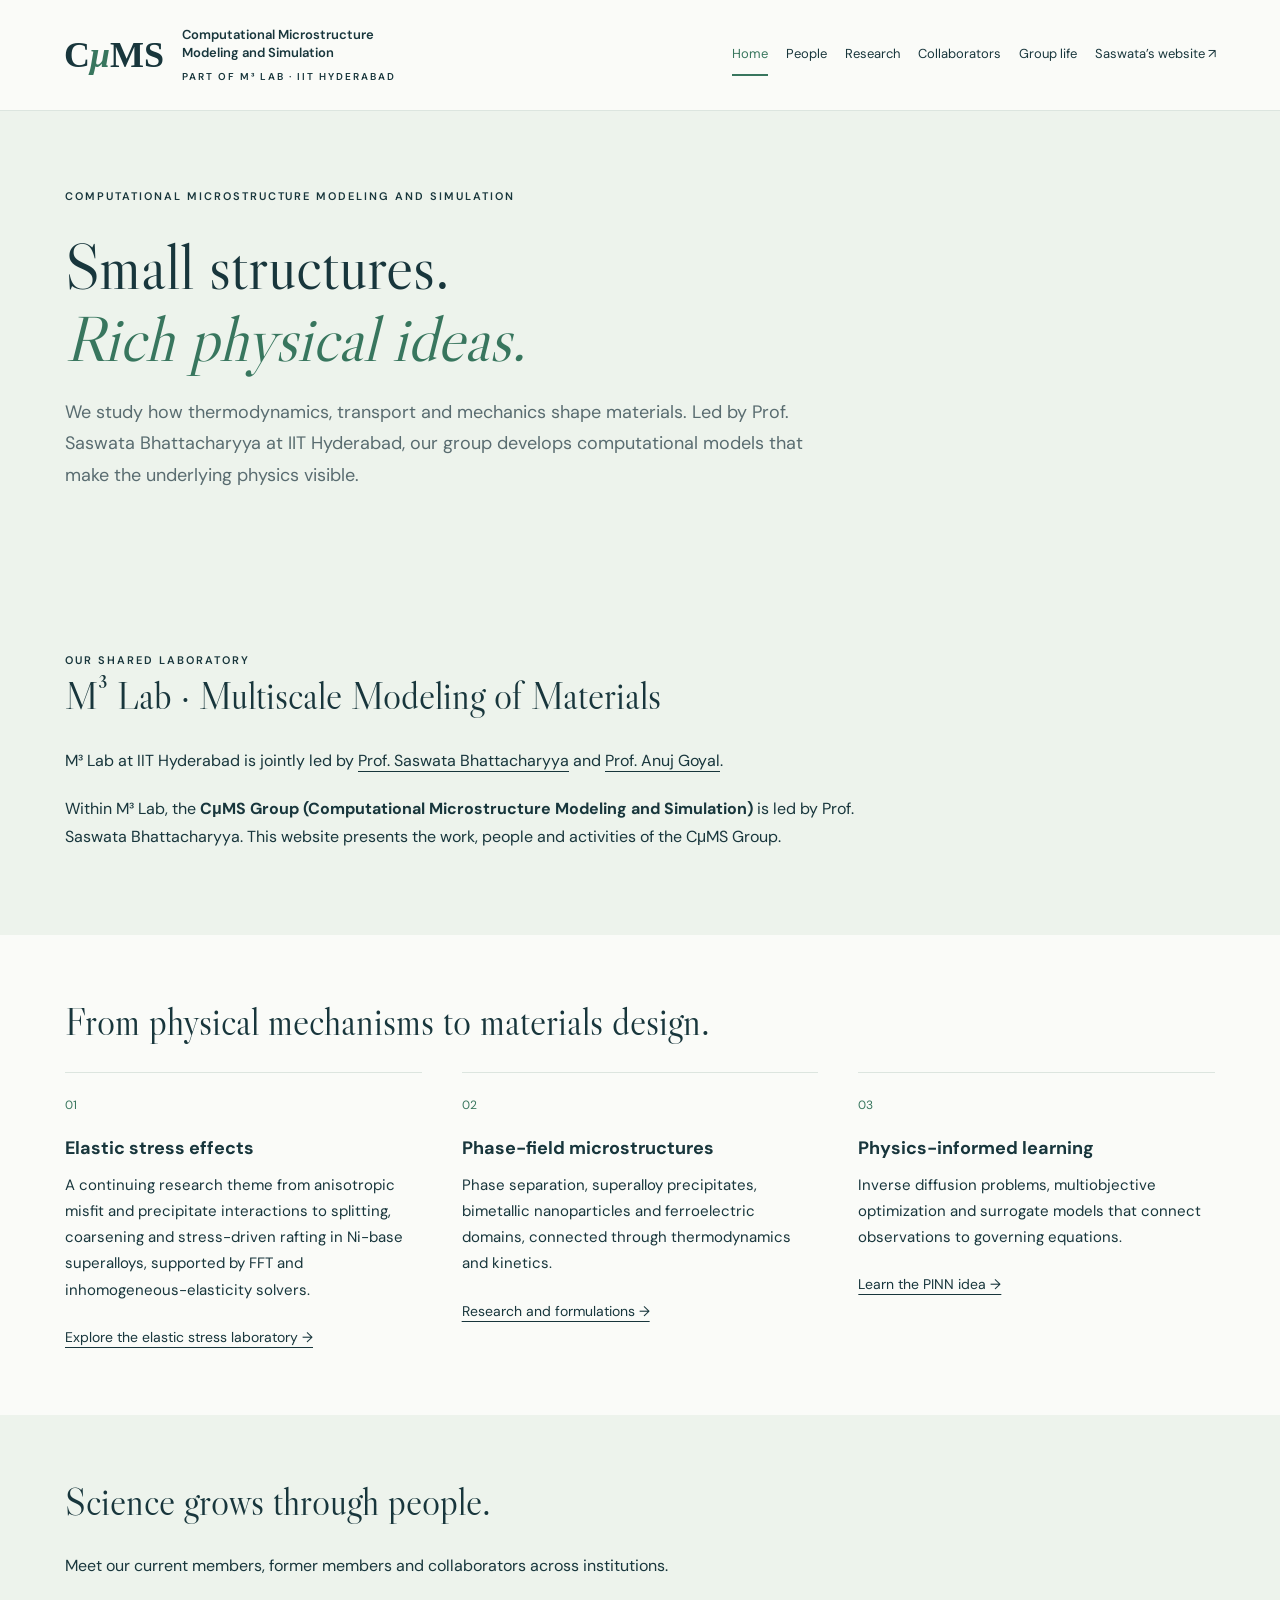
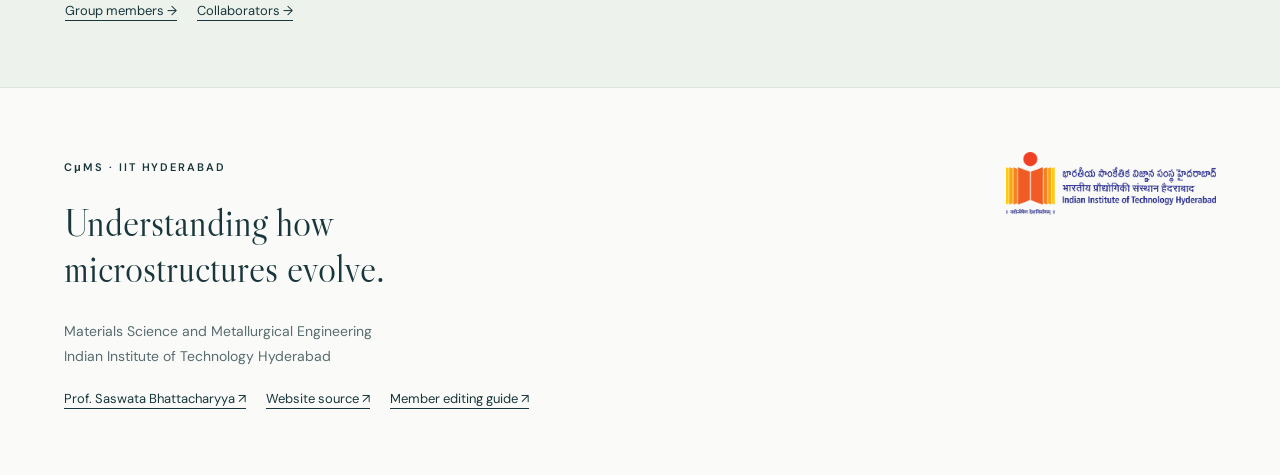
==== commit b2fd3774: "Present elastic stress effects as continuing research" ====
--- a/index.html
+++ b/index.html
@@ -1 +1 @@
-<!doctype html><html lang="en"><head><meta charset="utf-8"><meta name="viewport" content="width=device-width, initial-scale=1"><title>Computational Microstructure Modeling and Simulation · CμMS · IIT Hyderabad</title><meta name="description" content="Computational Microstructure Modeling and Simulation at IIT Hyderabad: phase-field modeling, elasticity, diffusion and physics-informed learning."><link rel="canonical" href="https://cmslab-iith.github.io/"><link rel="stylesheet" href="assets/site.css"><link rel="icon" href="assets/mark.svg"><link rel="preconnect" href="https://fonts.googleapis.com"><link href="https://fonts.googleapis.com/css2?family=DM+Sans:wght@400;500;600;700&family=Libre+Caslon+Display&display=swap" rel="stylesheet"></head><body><a class="skip" href="#main">Skip to content</a><header><a class="identity" href="index.html"><span class="mark" aria-label="C mu M S">C<span>μ</span>MS</span><span>Computational Microstructure<br>Modeling and Simulation<small>PART OF M³ LAB · IIT HYDERABAD</small></span></a><nav aria-label="Main navigation"><a href="index.html" aria-current="page">Home</a><a href="people.html">People</a><a href="research.html">Research</a><a href="collaborators.html">Collaborators</a><a href="group-life.html">Group life</a><a href="https://saswataiith.github.io/">Saswata’s website ↗</a></nav></header><main id="main"><section class="heading"><span class="eyebrow">COMPUTATIONAL MICROSTRUCTURE MODELING AND SIMULATION</span><h1>Small structures.<br><em>Rich physical ideas.</em></h1><p>We study how thermodynamics, transport and mechanics shape materials. Led by Prof. Saswata Bhattacharyya at IIT Hyderabad, our group develops computational models that make the underlying physics visible.</p></section><section class="tinted lab-context"><span class="eyebrow">OUR SHARED LABORATORY</span><h2>M³ Lab · Multiscale Modeling of Materials</h2><p>M³ Lab at IIT Hyderabad is jointly led by <a href="https://saswataiith.github.io/">Prof. Saswata Bhattacharyya</a> and <a href="https://iith.ac.in/msme/anujgoyal/">Prof. Anuj Goyal</a>.</p><p>Within M³ Lab, the <strong>CμMS Group (Computational Microstructure Modeling and Simulation)</strong> is led by Prof. Saswata Bhattacharyya. This website presents the work, people and activities of the CμMS Group.</p></section><section><h2>From physical mechanisms to materials design.</h2><div class="topics"><article><span class="number">01</span><h3>Elastic stress effects</h3><p>How eigenstrain, elastic anisotropy and elastic inhomogeneity select precipitate shapes and orientations.</p><a href="https://saswataiith.github.io/research/elastic-lab/">Explore the elastic stress laboratory →</a></article><article><span class="number">02</span><h3>Phase-field microstructures</h3><p>Phase separation, superalloy precipitates, bimetallic nanoparticles and ferroelectric domains, connected through thermodynamics and kinetics.</p><a href="https://saswataiith.github.io/research/">Research and formulations →</a></article><article><span class="number">03</span><h3>Physics-informed learning</h3><p>Inverse diffusion problems, multiobjective optimization and surrogate models that connect observations to governing equations.</p><a href="https://saswataiith.github.io/resources/pinns/">Learn the PINN idea →</a></article></div></section><section class="tinted"><h2>Science grows through people.</h2><p>Meet our current members, former members and collaborators across institutions.</p><div class="profile-links"><a href="people.html">Group members →</a><a href="collaborators.html">Collaborators →</a></div></section></main><footer><div><span class="eyebrow">CμMS · IIT HYDERABAD</span><h2>Understanding how<br>microstructures evolve.</h2><p>Materials Science and Metallurgical Engineering<br>Indian Institute of Technology Hyderabad</p><div class="profile-links"><a href="https://saswataiith.github.io/">Prof. Saswata Bhattacharyya ↗</a><a href="https://github.com/CMSLAB-IITH/cmslab-iith.github.io">Website source ↗</a><a href="https://github.com/CMSLAB-IITH/cmslab-iith.github.io/blob/main/CONTRIBUTING.md">Member editing guide ↗</a></div></div><a href="https://iith.ac.in/"><img class="institute-logo" src="assets/images/iith-logo.png" alt="IIT Hyderabad" width="240"></a></footer></body></html>+<!doctype html><html lang="en"><head><meta charset="utf-8"><meta name="viewport" content="width=device-width, initial-scale=1"><title>Computational Microstructure Modeling and Simulation · CμMS · IIT Hyderabad</title><meta name="description" content="Computational Microstructure Modeling and Simulation at IIT Hyderabad: phase-field modeling, elasticity, diffusion and physics-informed learning."><link rel="canonical" href="https://cmslab-iith.github.io/"><link rel="stylesheet" href="assets/site.css"><link rel="icon" href="assets/mark.svg"><link rel="preconnect" href="https://fonts.googleapis.com"><link href="https://fonts.googleapis.com/css2?family=DM+Sans:wght@400;500;600;700&family=Libre+Caslon+Display&display=swap" rel="stylesheet"></head><body><a class="skip" href="#main">Skip to content</a><header><a class="identity" href="index.html"><span class="mark" aria-label="C mu M S">C<span>μ</span>MS</span><span>Computational Microstructure<br>Modeling and Simulation<small>PART OF M³ LAB · IIT HYDERABAD</small></span></a><nav aria-label="Main navigation"><a href="index.html" aria-current="page">Home</a><a href="people.html">People</a><a href="research.html">Research</a><a href="collaborators.html">Collaborators</a><a href="group-life.html">Group life</a><a href="https://saswataiith.github.io/">Saswata’s website ↗</a></nav></header><main id="main"><section class="heading"><span class="eyebrow">COMPUTATIONAL MICROSTRUCTURE MODELING AND SIMULATION</span><h1>Small structures.<br><em>Rich physical ideas.</em></h1><p>We study how thermodynamics, transport and mechanics shape materials. Led by Prof. Saswata Bhattacharyya at IIT Hyderabad, our group develops computational models that make the underlying physics visible.</p></section><section class="tinted lab-context"><span class="eyebrow">OUR SHARED LABORATORY</span><h2>M³ Lab · Multiscale Modeling of Materials</h2><p>M³ Lab at IIT Hyderabad is jointly led by <a href="https://saswataiith.github.io/">Prof. Saswata Bhattacharyya</a> and <a href="https://iith.ac.in/msme/anujgoyal/">Prof. Anuj Goyal</a>.</p><p>Within M³ Lab, the <strong>CμMS Group (Computational Microstructure Modeling and Simulation)</strong> is led by Prof. Saswata Bhattacharyya. This website presents the work, people and activities of the CμMS Group.</p></section><section><h2>From physical mechanisms to materials design.</h2><div class="topics"><article><span class="number">01</span><h3>Elastic stress effects</h3><p>A continuing research theme from anisotropic misfit and precipitate interactions to splitting, coarsening and stress-driven rafting in Ni-base superalloys, supported by FFT and inhomogeneous-elasticity solvers.</p><a href="https://saswataiith.github.io/research/elastic-lab/">Explore the elastic stress laboratory →</a></article><article><span class="number">02</span><h3>Phase-field microstructures</h3><p>Phase separation, superalloy precipitates, bimetallic nanoparticles and ferroelectric domains, connected through thermodynamics and kinetics.</p><a href="https://saswataiith.github.io/research/">Research and formulations →</a></article><article><span class="number">03</span><h3>Physics-informed learning</h3><p>Inverse diffusion problems, multiobjective optimization and surrogate models that connect observations to governing equations.</p><a href="https://saswataiith.github.io/resources/pinns/">Learn the PINN idea →</a></article></div></section><section class="tinted"><h2>Science grows through people.</h2><p>Meet our current members, former members and collaborators across institutions.</p><div class="profile-links"><a href="people.html">Group members →</a><a href="collaborators.html">Collaborators →</a></div></section></main><footer><div><span class="eyebrow">CμMS · IIT HYDERABAD</span><h2>Understanding how<br>microstructures evolve.</h2><p>Materials Science and Metallurgical Engineering<br>Indian Institute of Technology Hyderabad</p><div class="profile-links"><a href="https://saswataiith.github.io/">Prof. Saswata Bhattacharyya ↗</a><a href="https://github.com/CMSLAB-IITH/cmslab-iith.github.io">Website source ↗</a><a href="https://github.com/CMSLAB-IITH/cmslab-iith.github.io/blob/main/CONTRIBUTING.md">Member editing guide ↗</a></div></div><a href="https://iith.ac.in/"><img class="institute-logo" src="assets/images/iith-logo.png" alt="IIT Hyderabad" width="240"></a></footer></body></html>
